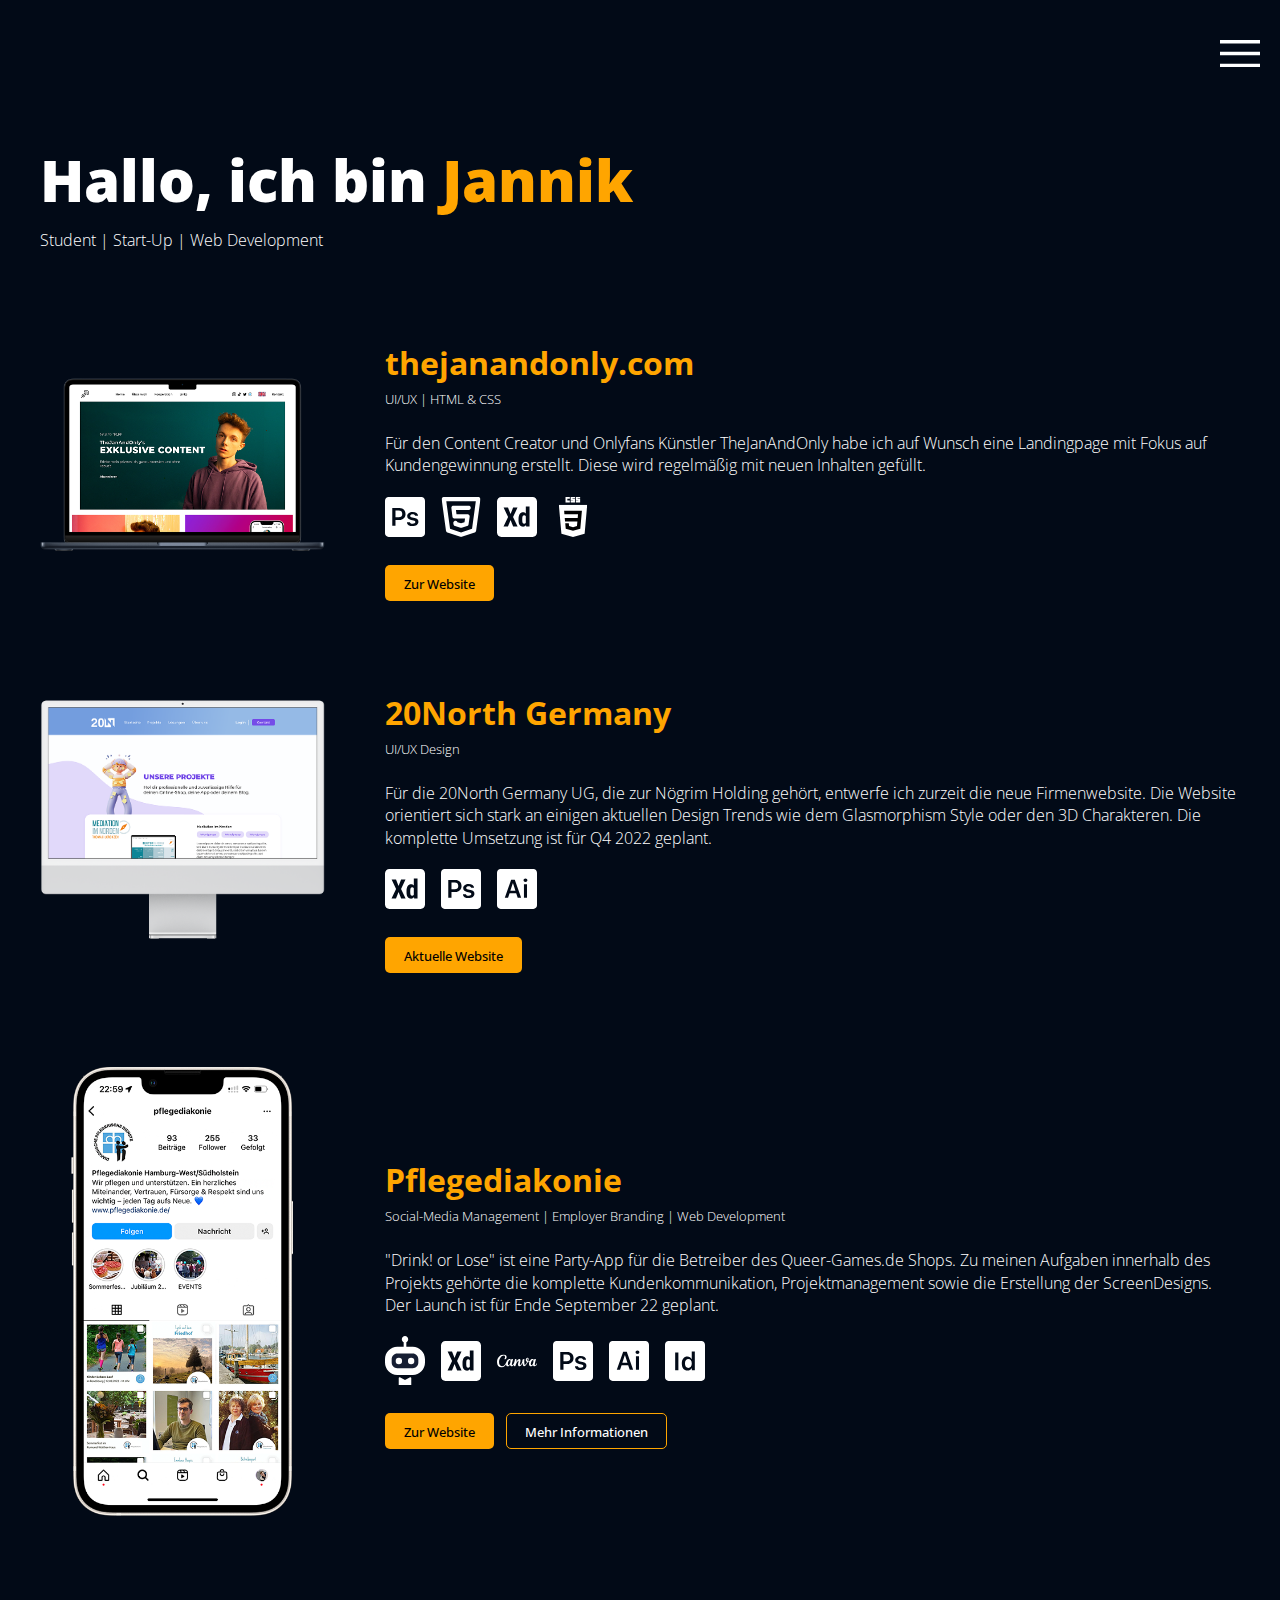
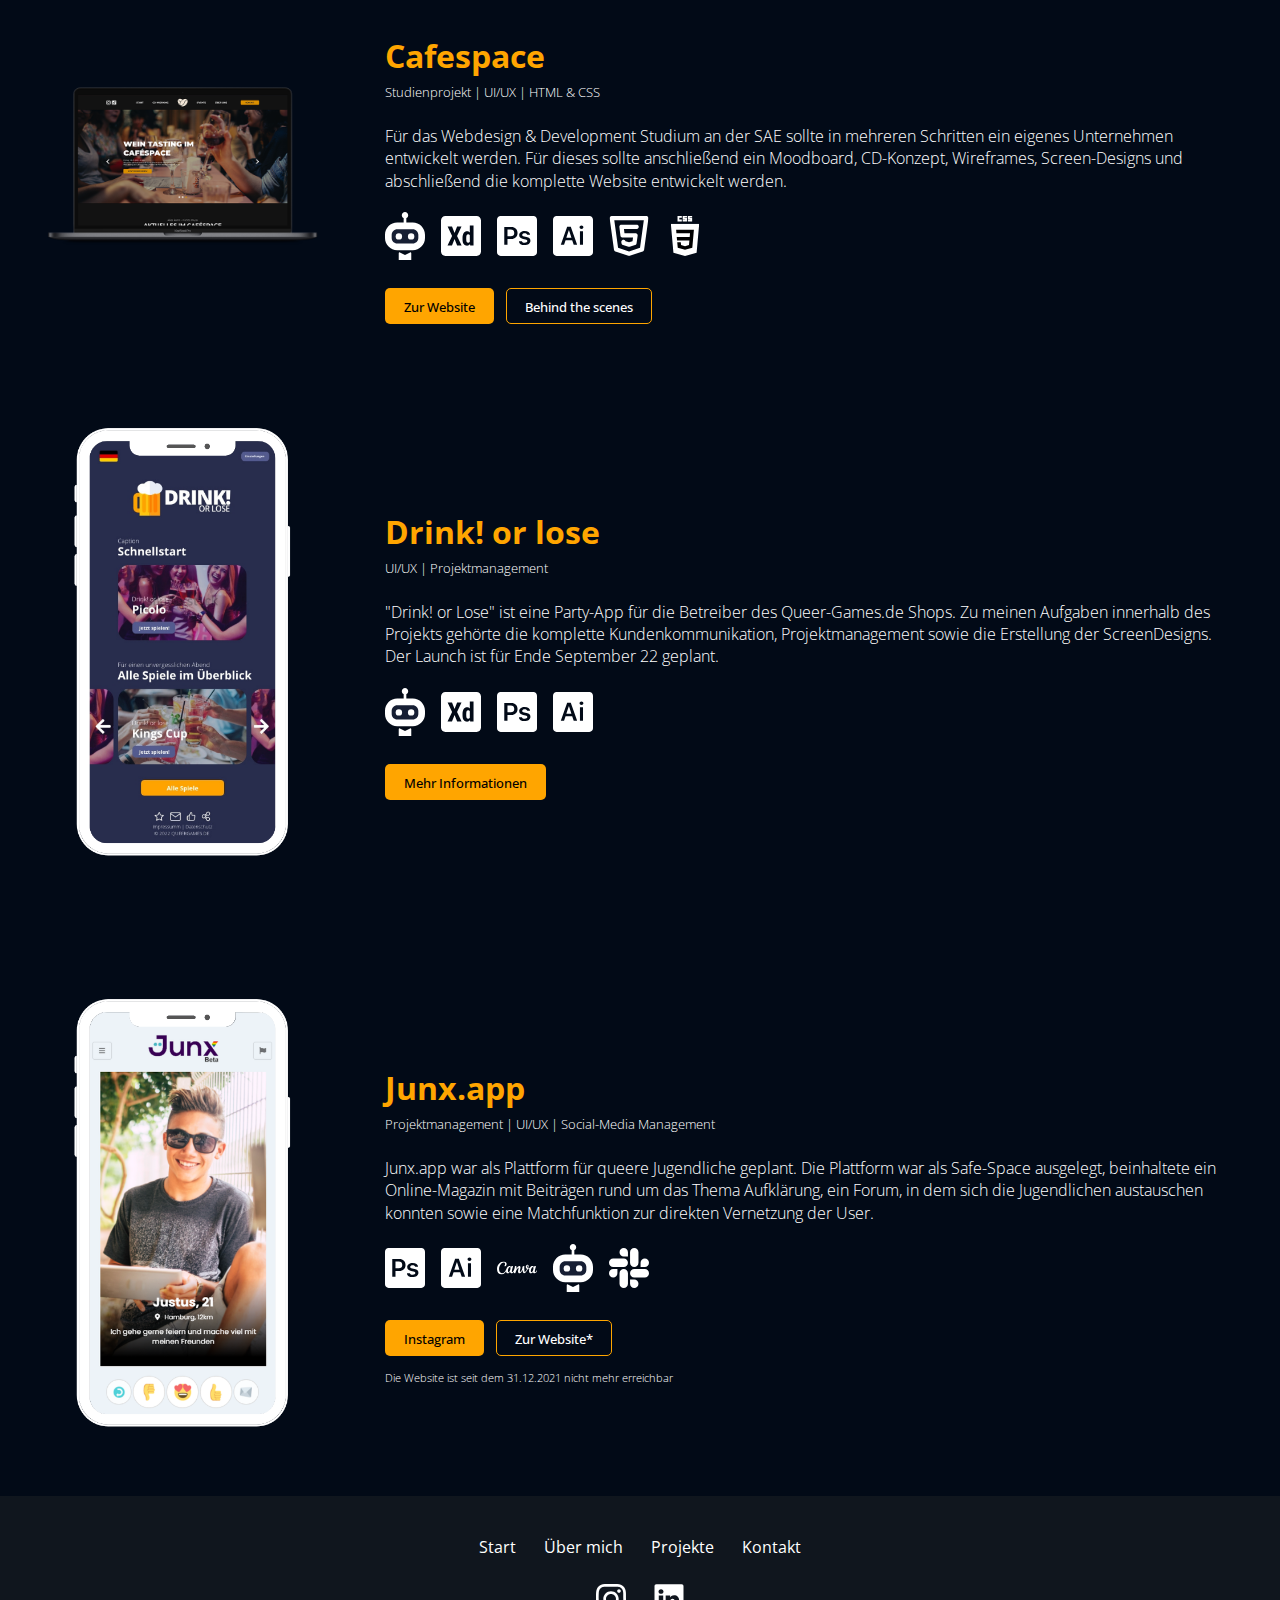
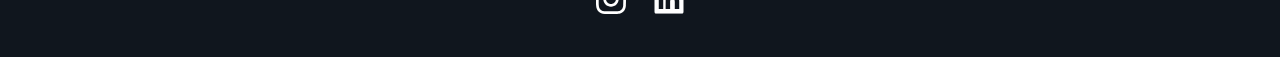
==== projects.html @ 0421f041 "Initial commit" ====
<!DOCTYPE html>
<html lang="en" dir="ltr">
<head>
    <meta charset="utf-8">
    <title>Janniks Projekte</title>
    <meta name="viewport" content="width=device-width,initial-scale=1,maximum-scale=1,user-scalable=no">
    <meta name="description" content=" jannik noe, student, webdevelopment, lüneburg, nögrim, thejanandonly">
    <meta name="keywords" content="Jannik Noe, Webentwicklung, Management, Fotografie">
    <meta name="google-site-verification" content="XLAiGgbWsWrNtiP3KtutvvOQ4-XkCUBWqaNz8aZMQ9E" />
    <link rel="icon" type="image/x-icon" href="ressourcen/img/favicon.png">
    <link rel="stylesheet" href="ressourcen/css/index.css">
    <link rel="stylesheet" href="ressourcen/css/projects.css">
    <script defer src="ressourcen/js/main.js" type="text/javascript"></script>
</head>
<body>
<header>
    <div class="header-complete">
        <div class="grid-12">
            <div class="col-sd-12 col-sp-10 row-sp-12">
                <div class="menu-name">
                    <span>Jannik Noe</span>
                </div>
            </div>
            <div class="col-sd-12 col-sp-2 row-sp-12">
                <div class="header">
                    <div id="menu-button" onclick="menu()">
                        <img src="ressourcen/img/icons/menu_FILL0_wght400_GRAD0_opsz48.svg">
                    </div>
                </div>
            </div>
        </div>
    </div>
    <div class="burger-menu" id="navmenu">
        <div class="subpages">
            <ul>
                <a href="index.html"><li>Start</li></a>
                <a href="aboutme.html"><li>Über mich</li></a>
                <a href="projects.html"><li><span style="font-weight: 700; font-size: 1.5em; color: orange;">Projekte</span></li></a>
                <a href="contact.html"><li>Kontakt</li></a>
            </ul>
            <ul>
                <a href="https://20north.de/legal-notice/"><li style="display: inline;"><span style="font-weight: 300; font-size: 0.5em; ">Impressum</span></li></a>
                <li style="display: inline; font-weight: 300; font-size: 1em;">|</li>
                <a href="https://20north.de/privacy-policy/"><li style="display: inline;"><span style="font-weight: 300; font-size: 0.5em;">Datenschutz</span></li></a>
            </ul>
        </div>
    </div>
</header>
<main id="projects">
    <section>
        <div class="grid-12 content-1200">
            <div class="col-sd-12 col-sp-12 row-sp-12">
                <div class="main-txt">
                    <h2>Hallo, ich bin <span style="color:orange;">Jannik</span></h2>
                    <h1>Student | Start-Up | Web Development </h1>
                </div>
            </div>
        </div>
    </section>

    <article class="project">
        <div class="project-wrapper">
            <div class="project-img">
                <img src="ressourcen/img/projects/mockups/thejanandonly.png" alt="Ein Ausschnitt der Webiste von TheJanAndOnly.">
            </div>
            <div class="project-txt">
                <h2>thejanandonly.com</h2>
                <h3>UI/UX | HTML & CSS </h3>
                <p>Für den Content Creator und Onlyfans Künstler TheJanAndOnly  habe ich auf Wunsch eine Landingpage mit Fokus auf Kundengewinnung erstellt. Diese wird regelmäßig mit neuen Inhalten gefüllt.</p>
                <div class="project-taks">
                    <img src="ressourcen/img/icons/tools/adobe-photoshop.svg" alt="Adobe Photoshop Logo">
                    <img src="ressourcen/img/icons/tools/html5.svg" alt="Html5 Logo">
                    <img src="ressourcen/img/icons/tools/adobe-xd.svg" alt="Adobe XD Logo">
                    <img src="ressourcen/img/icons/tools/css3.svg" alt="CSS3 Logo">
                </div>
                <div class="button-orange">
                    <a href="https://thejanandonly.com" target="_blank">Zur Website</a>
                </div>
            </div>
        </div>
    </article>

    <article class="project">
        <div class="project-wrapper">
            <div class="project-img">
                <img src="ressourcen/img/projects/mockups/20north-mobile.png" alt="Ein Ausschnitt des Instagram Accounts der Pflegediakonie Hamburg-West/Südholstein.">
            </div>
            <div class="project-txt">
                <h2>20North Germany</h2>
                <h3>UI/UX Design</h3>
                <p>Für die 20North Germany UG, die zur Nögrim Holding gehört, entwerfe ich zurzeit die neue Firmenwebsite. Die Website orientiert sich stark an einigen aktuellen Design Trends wie dem Glasmorphism Style oder den 3D Charakteren. Die komplette Umsetzung ist für Q4 2022 geplant.</p>
                <div class="project-taks">
                    <img src="ressourcen/img/icons/tools/adobe-xd.svg" alt="Adobe XD Logo">
                    <img src="ressourcen/img/icons/tools/adobe-photoshop.svg" alt="Adobe Photoshop Logo">
                    <img src="ressourcen/img/icons/tools/adobe-illustrator.svg" alt="Adobe Illustrator Logo">
                </div>
                <div class="button-wrapper">
                    <div class="button-orange">
                        <a href="https://20north.de">Aktuelle Website</a>
                    </div>
                </div>
            </div>
        </div>
    </article>

    <article class="project">
        <div class="project-wrapper">
            <div class="project-img">
                <img src="ressourcen/img/projects/mockups/pflegediakonie.png" alt="Ein Ausschnitt des Instagram Accounts der Pflegediakonie Hamburg-West/Südholstein.">
            </div>
            <div class="project-txt">
                <h2>Pflegediakonie</h2>
                <h3>Social-Media Management | Employer Branding | Web Development</h3>
                <p>"Drink! or Lose" ist eine Party-App für die Betreiber des Queer-Games.de Shops. Zu meinen Aufgaben innerhalb des Projekts gehörte die komplette Kundenkommunikation, Projektmanagement sowie die Erstellung der ScreenDesigns. Der Launch ist für Ende September 22 geplant.</p>
                <div class="project-taks">
                    <img src="ressourcen/img/icons/tools/awork.svg" alt="Awork Logo">
                    <img src="ressourcen/img/icons/tools/adobe-xd.svg" alt="Adobe XD Logo">
                    <img src="ressourcen/img/icons/tools/canva.svg" alt="Canva Logo">
                    <img src="ressourcen/img/icons/tools/adobe-photoshop.svg" alt="Adobe Photoshop Logo">
                    <img src="ressourcen/img/icons/tools/adobe-illustrator.svg" alt="Adobe Illustrator Logo">
                    <img src="ressourcen/img/icons/tools/adobe-indesign.svg" alt="Adobe InDesign Logo">
                </div>
                <div class="button-wrapper">
                    <div class="button-orange">
                        <a href="https://www.pflegediakonie.de/" target="_blank">Zur Website</a>
                    </div>
                    <div class="button-second">
                        <a href="projects-pflegediakonie.html">Mehr Informationen</a>
                    </div>
                </div>
            </div>
        </div>
    </article>

    <article class="project">
        <div class="project-wrapper">
            <div class="project-img">
                <img src="ressourcen/img/projects/mockups/cafespace.png" alt="Ein Ausschnitt der Website von Cafespace 24 - dem Studienprojekt von Jannik Noe.">
            </div>
            <div class="project-txt">
                <h2>Cafespace</h2>
                <h3>Studienprojekt | UI/UX | HTML & CSS</h3>
                <p>Für das Webdesign & Development Studium an der SAE sollte in mehreren Schritten ein eigenes Unternehmen entwickelt werden. Für dieses sollte anschließend ein Moodboard, CD-Konzept, Wireframes, Screen-Designs und abschließend die komplette Website entwickelt werden.</p>
                <div class="project-taks">
                    <img src="ressourcen/img/icons/tools/awork.svg" alt="Awork Logo">
                    <img src="ressourcen/img/icons/tools/adobe-xd.svg" alt="Adobe XD Logo">
                    <img src="ressourcen/img/icons/tools/adobe-photoshop.svg" alt="Adobe Photoshop Logo">
                    <img src="ressourcen/img/icons/tools/adobe-illustrator.svg" alt="Adobe Illustrator Logo">
                    <img src="ressourcen/img/icons/tools/html5.svg" alt="Html5 Logo">
                    <img src="ressourcen/img/icons/tools/css3.svg" alt="CSS3 Logo">
                </div>
                <div class="button-wrapper">
                    <div class="button-orange">
                        <a href="cafesspace-website/cafespacestart.html" target="_blank">Zur Website</a>
                    </div>
                    <div class="button-second">
                        <a href="projects-cafespace.html">Behind the scenes</a>
                    </div>
                </div>
            </div>
        </div>
    </article>

    <article class="project">
        <div class="project-wrapper">
            <div class="project-img">
                <img src="ressourcen/img/projects/mockups/drink-or-lose.png" alt="Ein Ausschnitt der App Drink! or lose.">
            </div>
            <div class="project-txt">
                <h2>Drink! or lose</h2>
                <h3>UI/UX | Projektmanagement</h3>
                <p>"Drink! or Lose" ist eine Party-App für die Betreiber des Queer-Games.de Shops. Zu meinen Aufgaben innerhalb des Projekts gehörte die komplette Kundenkommunikation, Projektmanagement sowie die Erstellung der ScreenDesigns. Der Launch ist für Ende September 22 geplant.</p>
                <div class="project-taks">
                    <img src="ressourcen/img/icons/tools/awork.svg" alt="Awork Logo">
                    <img src="ressourcen/img/icons/tools/adobe-xd.svg" alt="Adobe XD Logo">
                    <img src="ressourcen/img/icons/tools/adobe-photoshop.svg" alt="Adobe Photoshop Logo">
                    <img src="ressourcen/img/icons/tools/adobe-illustrator.svg" alt="Adobe Illustrator Logo">
                </div>
                <div class="button-orange">
                    <a href="https://www.queergames.de/" target="_blank">Mehr Informationen</a>
                </div>
            </div>
        </div>
    </article>

    <article class="project">
        <div class="project-wrapper">
            <div class="project-img">
                <img src="ressourcen/img/projects/mockups/junx.png" alt="Ein Ausschnitt der App Junx.app.">
            </div>
            <div class="project-txt">
                <h2>Junx.app</h2>
                <h3>Projektmanagement | UI/UX | Social-Media Management</h3>
                <p>Junx.app war als Plattform für queere Jugendliche geplant. Die Plattform war als Safe-Space ausgelegt, beinhaltete ein Online-Magazin mit Beiträgen rund um das Thema Aufklärung, ein Forum, in dem sich die Jugendlichen austauschen konnten sowie eine Matchfunktion zur direkten Vernetzung der User.</p>
                <div class="project-taks">
                    <img src="ressourcen/img/icons/tools/adobe-photoshop.svg" alt="Adobe Photoshop Logo">
                    <img src="ressourcen/img/icons/tools/adobe-illustrator.svg" alt="Adobe Illustrator Logo">
                    <img src="ressourcen/img/icons/tools/canva.svg" alt="Canva Logo">
                    <img src="ressourcen/img/icons/tools/awork.svg" alt="Awork Logo">
                    <img src="ressourcen/img/icons/tools/slack.svg" alt="Slack Logo">
                </div>
                <div class="button-wrapper">
                    <div class="button-orange">
                        <a href="https://www.instagram.com/junx.app/" target="_blank">Instagram</a>
                    </div>
                    <div class="button-second">
                        <a href="https://junx.app">Zur Website*</a>
                    </div>
                </div>
                <div class="notice">
                    <p>Die Website ist seit dem 31.12.2021 nicht mehr erreichbar</p>
                </div>
            </div>
        </div>
    </article>
</main>
<footer>
    <div class="grid-12 content-1200">
        <div class="col-sd-16 col-sp-12 row-sp-16 t-center">
            <nav>
                <ul>
                    <a href="index.html"><li>Start</li></a>
                    <a href="aboutme.html"><li>Über mich</li></a>
                    <a href="projects.html"><li>Projekte</li></a>
                    <a href="contact.html"><li>Kontakt</li></a>
                </ul>
            </nav>
            <div class="footer-socials">
                <ul>
                    <li><a href="https://www.instagram.com/janniiiiik_/" target="_blank"><img src="ressourcen/img/icons/social-media-icons/instagram-icon.svg" alt="Instagram Logo"></a></li>
                    <li><a href="https://www.linkedin.com/in/jannik-noe-454288193/" target="_blank"><img src="ressourcen/img/icons/social-media-icons/linkedin-icon.svg" alt="LinkedIn Logo"></a></li>
                </ul>
            </div>
        </div>
    </div>
</footer>
</body>
</html>
---- ressourcen/css/index.css ----
@import url('grid.css');

@import url('https://fonts.googleapis.com/css2?family=Open+Sans:ital,wght@0,300;0,400;0,500;0,600;0,700;0,800;1,300;1,400;1,500;1,600;1,700;1,800&display=swap');

*{
    font-family: 'Open Sans', sans-serif;
    margin: 0;
    padding: 0;
}

.content-500{width: 100%;max-width: 500px;margin: 0 auto;}
.content-600{width: 100%;max-width: 600px;margin: 0 auto;}
.content-800{width: 100%;max-width: 800px;margin: 0 auto;}
.content-1000{width: 100%;max-width: 1000px;margin: 0 auto;}
.content-1200{width: 100%;max-width: 1200px;margin: 0 auto;}
.content-1400{width: 100%;max-width: 1400px;margin: 0 auto;}


.border{
  border-radius: 16px;
}

.t-left{
  text-align: left;
  align-items: center;
}

.t-center{
  text-align: center;
}

.t-right{
  text-align: right;
}

.grey-background{
  background-color: #edeff5;
}

body{
    background-color: #020a17;
}

h1{
    color: white;
}

h2{
    color: white;
}

h3{
    color: white;
}

h4{
    color: white;
}

h5{
    color: white;
}

h6{
    color: white;
}

p{
    color: white;
}

/* --------  mobile --------- */

/* Header */

header{
    margin-bottom: 20px;
}
.header-complete{
    margin: 30px 30px 0 30px;
}


.menu-name span{
    color: white;
    font-size: 2em;
    font-weight: 300;
    display: none;
}

#menu-button{
    width: 100%;
    max-width: 40px;
    z-index: 101;
    position: absolute;
    display: block;
    right: 0;
    cursor: pointer;
    margin-top: 10px;
    margin-right: 20px;

}

/* ----------- Burger Menu -------------- */

.burger-menu{
    background-color: #020a17;
    padding: 130px 0 200px 30px;
    position: fixed;
    top: 0;
    left: 0;
    height: 100%;
    width: 100%;
    z-index: 99;
    display: none;
}

.burger-menu ul a{
    text-decoration: none;
}

.burger-menu ul li{
    color: white;
    list-style: none;
    font-size: 2em;
    font-weight: 700;
    padding-bottom: 12px;
}

.burger-menu-socials{
    margin-top: 20px;
}
.burger-menu-socials ul li img{
    width: 100%;
    max-width: 10vw;
}

.burger-menu-socials ul li{
    display: inline;
}

.burger-menu-legal ul li{
    font-size:0.9em;
    font-weight: 300;
}

/* ---------- Main ------------ */

main{
    margin: 110px 30px 30px;
}
.main-txt h2{
    font-size: 2.8em;
    font-weight: 900;
}

.main-txt h1{
    font-size: 1.0em;
    font-weight: 300;
    padding-top: 10px;

}

.main-txt h3{
    font-size: 1.3em;
    font-weight: 500;
    padding-top: 34px;
}

.main-txt h3 a{
    color: white;
    text-decoration: none;
    font-weight: 700;
}

.main-txt a:hover{
    color: orange;
}


.main-txt-line{
    margin-top: 8px;
}

.main-txt ul{
    margin-top: 18px;
}

.main-txt ul li{
    text-decoration: none;
    display: inline;

}

.main-txt ul li img{
    width: 40px;
    padding-right: 12px;
}



/* ---------- About me ----------- */

#aboutme .knowledge{
        margin-top: 90px;
    }

#aboutme .knowledge h3{
    font-size: 2em;
    font-weight: 700;
    padding-bottom: 16px;
    color: orange;
}

#aboutme .knowledge p{
    font-size: 1.2em;
    font-weight: 300;
}

#aboutme .software{
    margin-top: 30px;
}

#aboutme .software h3{
    font-size: 1.6em;
}

#aboutme .frontend{
    margin-top: 30px;
}

#aboutme .frontend h3{
    font-size: 1.6em;
}

#aboutme .backend{
    margin-top: 30px;
}

#aboutme .backend h3{
    font-size: 1.6em;
}

#aboutme .knowledge img{
    width: 100%;
    max-width: 56px;
    padding-right: 20px;
    padding-bottom: 20px;
}

#aboutme .experience{
    margin-top: 40px;
}

#aboutme .experience-box-wrapper{
    margin-bottom: 20px;
    margin-top: 12px;
}

#aboutme .experience-box{
    margin-bottom: 60px;
}


#aboutme .company-icon-flex{
    background-color: white;
    border-radius: 180px;
    padding: 2px;
    width: 100px;

}

#aboutme .company-icon-flex img{
    width: 100%;
    max-width: 100px;
    display: block;
    margin: 0 auto;
}

#aboutme .experience h3{
    font-size: 2em;
    font-weight: 700;
    padding-bottom: 16px;
    color: orange;
}

#aboutme .experience-headline h6{
    color: white;
    font-weight: 600;
    font-size: 1.4em;
    padding: 20px 10px 0 14px;
}

#aboutme .experience-box h3{
    color: white;
    font-weight: 600;
    font-size: 1.4em;
    padding-left: 14px;
    padding-right: 10px;
}

#aboutme .experience-time{
    border-radius: 5px;
    background-color: orange;
    padding: 8px 16px;
    text-decoration: none;
    margin: 12px 0 12px 15px;
    display: inline-block;
}

#aboutme .experience-time h6{
    font-size: 0.9em;
    font-weight: 400;
    text-align: center;
}

#aboutme .experience-content h6, .experience-content h4{
    padding-left: 14px;
    font-size: 0.9em;
    font-weight: 400;
    color: lightgrey;
    padding-bottom: 8px;
}


#aboutme .experience-content h4{
    text-decoration: underline;
    text-decoration-color: white;
}

#aboutme .experience-content p{
    padding-left: 14px;
    padding-top: 20px;
    font-size: 1.2em;
    font-weight: 300;
}
}

#aboutme .education h3{
    font-size: 2em;
    font-weight: 700;
    padding-bottom: 6px;
    color: orange;
}

/* Contact */

#contact .main-txt h5{
    font-size: 1.1em;
    font-weight: 300;
    padding-top: 40px;
}

#contact .main-txt h6{
    font-size: 1.0em;
    font-weight: 300;
}

#contact .footer-socials ul li{
    padding-left: 0;
}


/* Footer */
footer{
    background-color: #10161e;
    padding-top: 40px;
    padding-bottom: 20px;
}
footer nav ul{
    margin-bottom: 26px;
}

footer nav ul li{
    display: inline;
    padding: 0 12px;
    color : white;
    text-decoration: none;
}

.footer-socials{
    margin-bottom: 18px;
}

.footer-socials ul li{
    display: inline;
    padding: 0 12px;
    color : white;
    text-decoration: none;

}

footer nav a{
    text-decoration: none;
}

.footer-socials ul li img{
    width: 100%;
    max-width: 30px;
}

.legal h6{
    font-size:0.9em;
    font-weight: 200;
}





/* Desktop */

@media (min-width: 992px){

    .burger-menu{
        padding-top: 180px;
        padding-left: 180px;
    }

    #start{
        margin: 180px 30px 30px 140px;
    }

    .main-txt h2{
        font-size: 3.6em;
    }

    .main-txt h6{
        font-size: 1.1em;
    }

    .main-txt h3{
        font-size: 1.4em;
    }

    .main-txt-line{
        width: 70px;
    }

    .main-txt ul li img{
        max-width: 36px;
    }

    /* About me */

    #knowledge-headline h3{
        margin-left: 220px;
    }

    #aboutme .knowledge p{
        margin-left: 220px;
        font-size: 1em;
    }

    #aboutme .software{
        margin-left: 220px;
    }

    #aboutme .frontend{
        margin-left: 220px;
    }

    #aboutme .backend{
        margin-left: 220px;
    }

    #aboutme .experience {
        margin-left: 220px;
    }

    #aboutme .experience-box-wrapper{
        display: flex;
        gap: 30px;
        justify-content: flex-start;
    }

    #aboutme .company-icon-flex{
        flex: 1;
    }

    #aboutme .experience-box{
        flex: 3;
    }

    #aboutme .experience-content p{
        font-size: 1em;
    }

    /* Contact */

    #contact .main-txt h5{
        font-size: 1.3em;

    }

    #contact .main-txt h6{
        font-size: 1.3em;
    }

    /* ---------- Project Details ----------- */

   /* #projectdetails{
        text-align: center;
    }
    #projectdetails .main-txt h1{
        font-size: 1.1em;
    }

    #projectdetails .main-txt p{
        font-size: 1em;
    }

    #projectdetails .step h3{
        font-size: 1.6em;
    }

    #projectdetails .step p{
        font-size: 1em;
    }

    #projectdetails .step-a4 img{
        max-width: 300px;
        margin-left: 50px;
    }

    #projectdetails .step-1{
        margin-left: 60px;
        margin-right: 60px;
    }

    #img-space{
        margin-left: 30px;
        margin-right: 30px;
    }
*/
}
---- ressourcen/css/projects.css ----
/* ======================================================
                       HELPER
========================================================= */

.button-orange{
    margin-top: 28px;
    border-radius: 5px;
    border-color: rgba(255, 165, 0, 0);
    border-style: solid;
    border-width: 1px;
    position: relative;
    padding: 6px 18px;
    display: inline-block;
    background-color: rgba(255, 165, 0, 1);
}

.button-orange a {
    text-decoration: none;
    font-size: 0.9em;
    font-weight: 500;
    color: black;
}

.button-second{
    margin-top: 28px;
    border-radius: 5px;
    border-color: rgba(255, 165, 0, 1);
    border-style: solid;
    border-width: 1px;
    position: relative;
    padding: 6px 18px;
    display: inline-block;
}

.button-second a{
    color: white;
    text-decoration: none;
    font-size: 0.9em;
    font-weight: 500;
}

@media (min-width: 992px) {
    .button-orange a, .button-second a{
        font-size: 0.8em;
    }
}
/* ======================================================
                       Mobile
========================================================= */

.project{
    margin: 0 auto;
    max-width: 1200px;
    padding-top: 90px;
}

.project-wrapper {

}

.project-img{
    text-align: center;
    margin-bottom: 20px;
}

.project-img img{
    width: 100%;
    max-width: 300px;
}

.project-txt h2{
    font-weight: 700;
    font-size: 2.2em;
    color: orange;
}

.project-txt h3{
    font-weight: 300;
    font-size: 0.9em;
    padding-top: 6px;
}

.project-txt p{
    font-size: 1.2em;
    font-weight: 300;
    padding-top: 24px;
    line-height: 1.3;

}

.project-taks{
    display: flex;
    gap: 16px;
    margin-top: 20px;
    justify-content: flex-start;
    align-items: center;
    flex-wrap: wrap;
}

.project-taks img{
    width: 100%;
    max-width: 40px;
}

.button-wrapper{
    display: flex;
    gap: 12px;
    flex-wrap: wrap;
}

.notice p {
    font-size: 0.7em;
    font-weight: 300;
    padding-top: 10px;
}

/* ======================================================
                       Desktop
========================================================= */


@media (min-width: 992px){

    .project-list{
        margin: 0 auto;
        max-width: 1200px;
        padding-top: 30px;
        }

    .project-wrapper{
        display: flex;
        justify-content: flex-start;
        align-items: center;
        gap: 60px;
    }

    .project-img{
        flex: 1;
    }

    .project-img img{
        max-width: 600px;
    }

    .project-txt{
        flex: 3;
    }

    .project-txt h2 {
        font-size: 2em;
    }

    .project-txt h3 {
        font-size: 0.8em;
    }
    .project-txt p {
        font-size: 1em;
        line-height: 1.4;
    }

    .notice p{
        font-size: 0.7em;
        padding-top: 14px;
    }

}
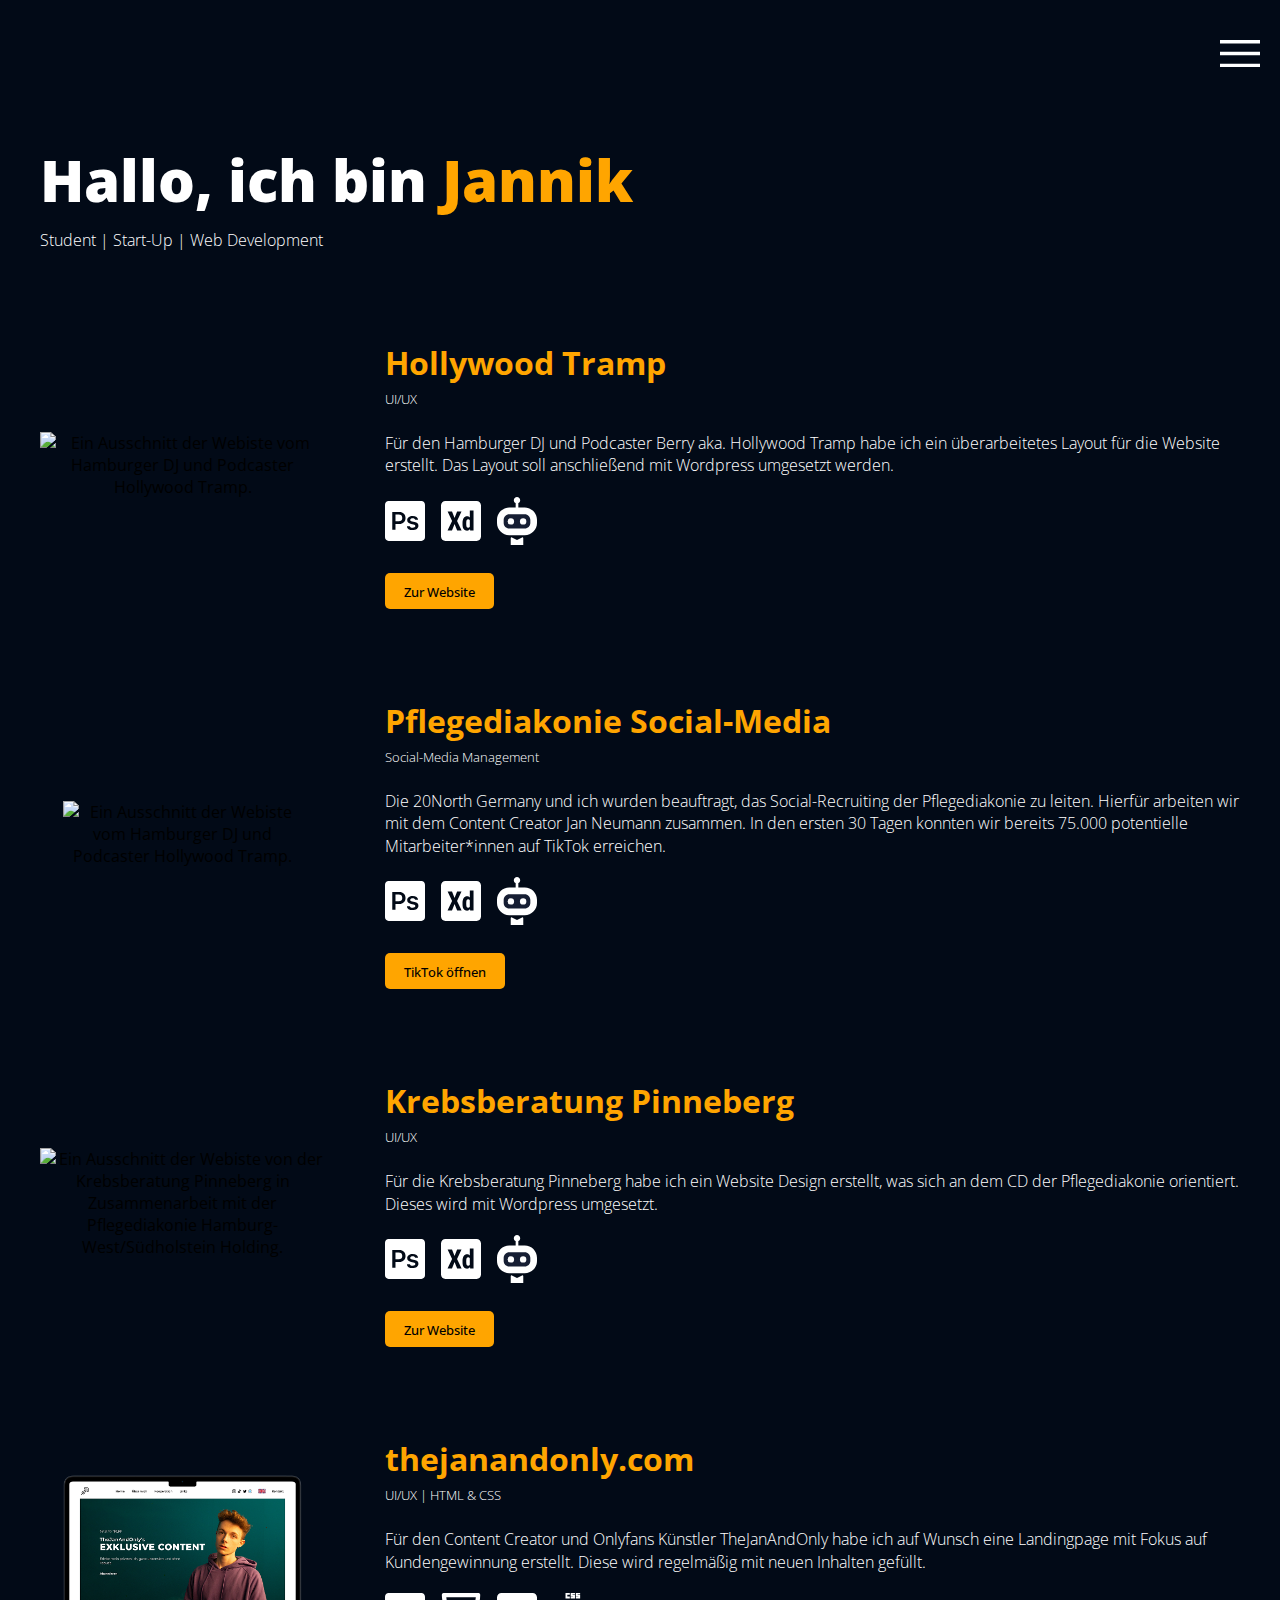
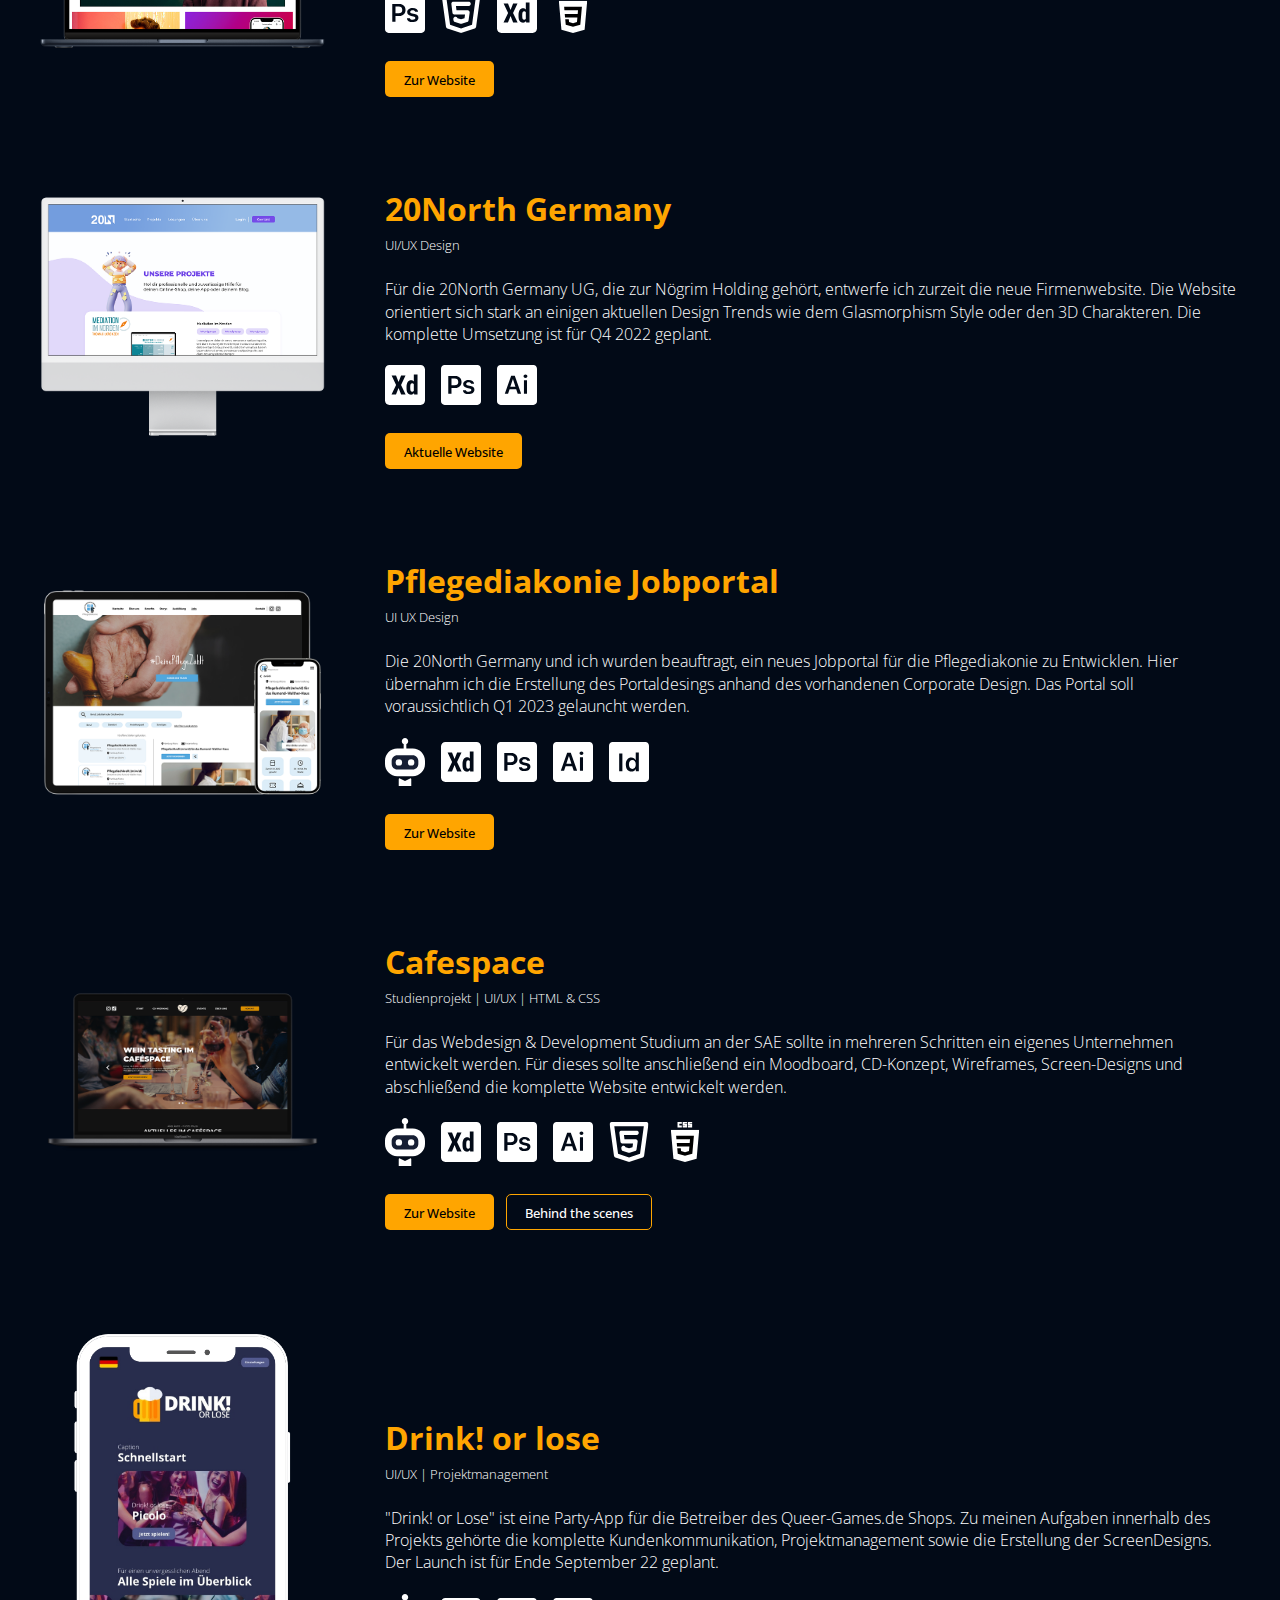
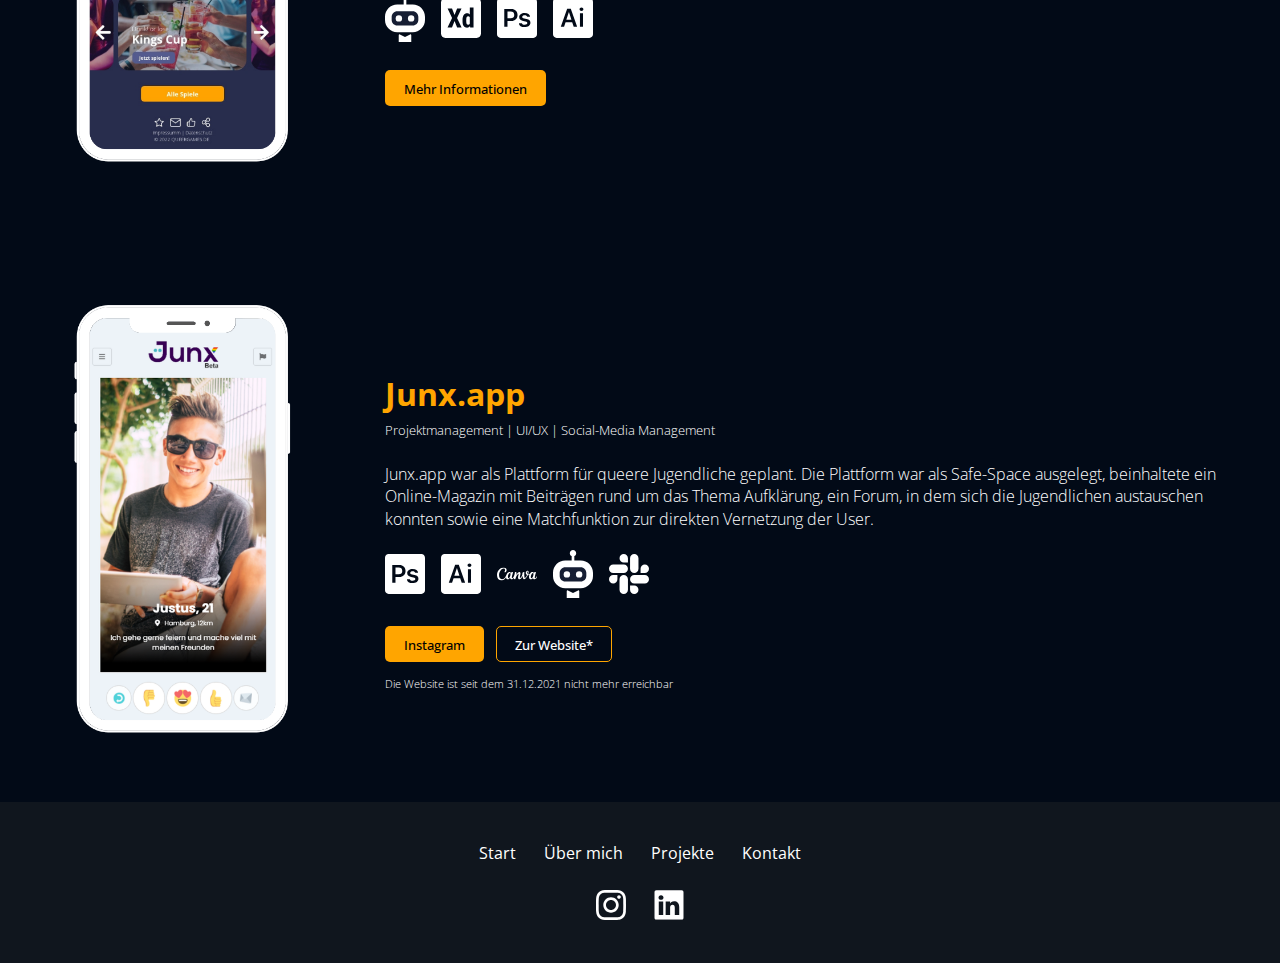
==== commit c0ce6765: "Website Stand 14.12.22" ====
--- a/projects.html
+++ b/projects.html
@@ -61,6 +61,69 @@
     <article class="project">
         <div class="project-wrapper">
             <div class="project-img">
+                <img src="ressourcen/img/projects/mockups/hollywoodtramp-mockup.png" alt="Ein Ausschnitt der Webiste vom Hamburger DJ und Podcaster Hollywood Tramp.">
+            </div>
+            <div class="project-txt">
+                <h2>Hollywood Tramp</h2>
+                <h3>UI/UX </h3>
+                <p>Für den Hamburger DJ und Podcaster Berry aka. Hollywood Tramp habe ich ein überarbeitetes Layout für die Website erstellt. Das Layout soll anschließend mit Wordpress umgesetzt werden.</p>
+                <div class="project-taks">
+                    <img src="ressourcen/img/icons/tools/adobe-photoshop.svg" alt="Adobe Photoshop Logo">
+                    <img src="ressourcen/img/icons/tools/adobe-xd.svg" alt="Adobe XD Logo">
+                    <img src="ressourcen/img/icons/tools/awork.svg" alt="Awork Logo">
+                </div>
+                <div class="button-orange">
+                    <a href="https://www.hollywoodtramp.de/" target="_blank">Zur Website</a>
+                </div>
+            </div>
+        </div>
+    </article>
+
+    <article class="project">
+        <div class="project-wrapper">
+            <div class="project-img">
+                <img style="max-width: 240px" src="ressourcen/img/projects/mockups/pflegediakonie-tiktok.png" alt="Ein Ausschnitt der Webiste vom Hamburger DJ und Podcaster Hollywood Tramp.">
+            </div>
+            <div class="project-txt">
+                <h2>Pflegediakonie Social-Media</h2>
+                <h3>Social-Media Management </h3>
+                <p>Die 20North Germany und ich wurden beauftragt, das Social-Recruiting der Pflegediakonie zu leiten. Hierfür arbeiten wir mit dem Content Creator Jan Neumann zusammen. In den ersten 30 Tagen konnten wir bereits 75.000 potentielle Mitarbeiter*innen auf TikTok erreichen.</p>
+                <div class="project-taks">
+                    <img src="ressourcen/img/icons/tools/adobe-photoshop.svg" alt="Adobe Photoshop Logo">
+                    <img src="ressourcen/img/icons/tools/adobe-xd.svg" alt="Adobe XD Logo">
+                    <img src="ressourcen/img/icons/tools/awork.svg" alt="Awork Logo">
+                </div>
+                <div class="button-orange">
+                    <a href="https://www.tiktok.com/@pflegediakonie?lang=de-DE" target="_blank">TikTok öffnen</a>
+                </div>
+            </div>
+        </div>
+    </article>
+
+    <article class="project">
+        <div class="project-wrapper">
+            <div class="project-img">
+                <img src="ressourcen/img/projects/mockups/krebsberatungpinneberg.png" alt="Ein Ausschnitt der Webiste von der Krebsberatung Pinneberg in Zusammenarbeit mit der Pflegediakonie Hamburg-West/Südholstein Holding.">
+            </div>
+            <div class="project-txt">
+                <h2>Krebsberatung Pinneberg</h2>
+                <h3>UI/UX</h3>
+                <p>Für die Krebsberatung Pinneberg habe ich ein Website Design erstellt, was sich an dem CD der Pflegediakonie orientiert. Dieses wird mit Wordpress umgesetzt.</p>
+                <div class="project-taks">
+                    <img src="ressourcen/img/icons/tools/adobe-photoshop.svg" alt="Adobe Photoshop Logo">
+                    <img src="ressourcen/img/icons/tools/adobe-xd.svg" alt="Adobe XD Logo">
+                    <img src="ressourcen/img/icons/tools/awork.svg" alt="Awork Logo">
+                </div>
+                <div class="button-orange">
+                    <a href="https://www.krebsberatung-pinneberg.de/" target="_blank">Zur Website</a>
+                </div>
+            </div>
+        </div>
+    </article>
+
+    <article class="project">
+        <div class="project-wrapper">
+            <div class="project-img">
                 <img src="ressourcen/img/projects/mockups/thejanandonly.png" alt="Ein Ausschnitt der Webiste von TheJanAndOnly.">
             </div>
             <div class="project-txt">
@@ -106,26 +169,22 @@
     <article class="project">
         <div class="project-wrapper">
             <div class="project-img">
-                <img src="ressourcen/img/projects/mockups/pflegediakonie.png" alt="Ein Ausschnitt des Instagram Accounts der Pflegediakonie Hamburg-West/Südholstein.">
-            </div>
-            <div class="project-txt">
-                <h2>Pflegediakonie</h2>
-                <h3>Social-Media Management | Employer Branding | Web Development</h3>
-                <p>"Drink! or Lose" ist eine Party-App für die Betreiber des Queer-Games.de Shops. Zu meinen Aufgaben innerhalb des Projekts gehörte die komplette Kundenkommunikation, Projektmanagement sowie die Erstellung der ScreenDesigns. Der Launch ist für Ende September 22 geplant.</p>
-                <div class="project-taks">
-                    <img src="ressourcen/img/icons/tools/awork.svg" alt="Awork Logo">
-                    <img src="ressourcen/img/icons/tools/adobe-xd.svg" alt="Adobe XD Logo">
-                    <img src="ressourcen/img/icons/tools/canva.svg" alt="Canva Logo">
+                <img src="ressourcen/img/projects/pflegediakonie/mockup-pad-mobile.png" alt="Ein Ausschnitt des Instagram Accounts der Pflegediakonie Hamburg-West/Südholstein.">
+            </div>
+            <div class="project-txt">
+                <h2>Pflegediakonie Jobportal</h2>
+                <h3>UI UX Design</h3>
+                <p>Die 20North Germany und ich wurden beauftragt, ein neues Jobportal für die Pflegediakonie zu Entwicklen. Hier übernahm ich die Erstellung des Portaldesings anhand des vorhandenen Corporate Design. Das Portal soll voraussichtlich Q1 2023 gelauncht werden.</p>
+                <div class="project-taks">
+                    <img src="ressourcen/img/icons/tools/awork.svg" alt="Awork Logo">
+                    <img src="ressourcen/img/icons/tools/adobe-xd.svg" alt="Adobe XD Logo">
                     <img src="ressourcen/img/icons/tools/adobe-photoshop.svg" alt="Adobe Photoshop Logo">
                     <img src="ressourcen/img/icons/tools/adobe-illustrator.svg" alt="Adobe Illustrator Logo">
                     <img src="ressourcen/img/icons/tools/adobe-indesign.svg" alt="Adobe InDesign Logo">
                 </div>
                 <div class="button-wrapper">
                     <div class="button-orange">
-                        <a href="https://www.pflegediakonie.de/" target="_blank">Zur Website</a>
-                    </div>
-                    <div class="button-second">
-                        <a href="projects-pflegediakonie.html">Mehr Informationen</a>
+                        <a href="https://www.jobs.pflegediakonie.de/" target="_blank">Zur Website</a>
                     </div>
                 </div>
             </div>
--- a/ressourcen/css/index.css
+++ b/ressourcen/css/index.css
@@ -42,31 +42,7 @@
     background-color: #020a17;
 }
 
-h1{
-    color: white;
-}
-
-h2{
-    color: white;
-}
-
-h3{
-    color: white;
-}
-
-h4{
-    color: white;
-}
-
-h5{
-    color: white;
-}
-
-h6{
-    color: white;
-}
-
-p{
+h1, h2, h3, h4, h5, h6, p{
     color: white;
 }
 
